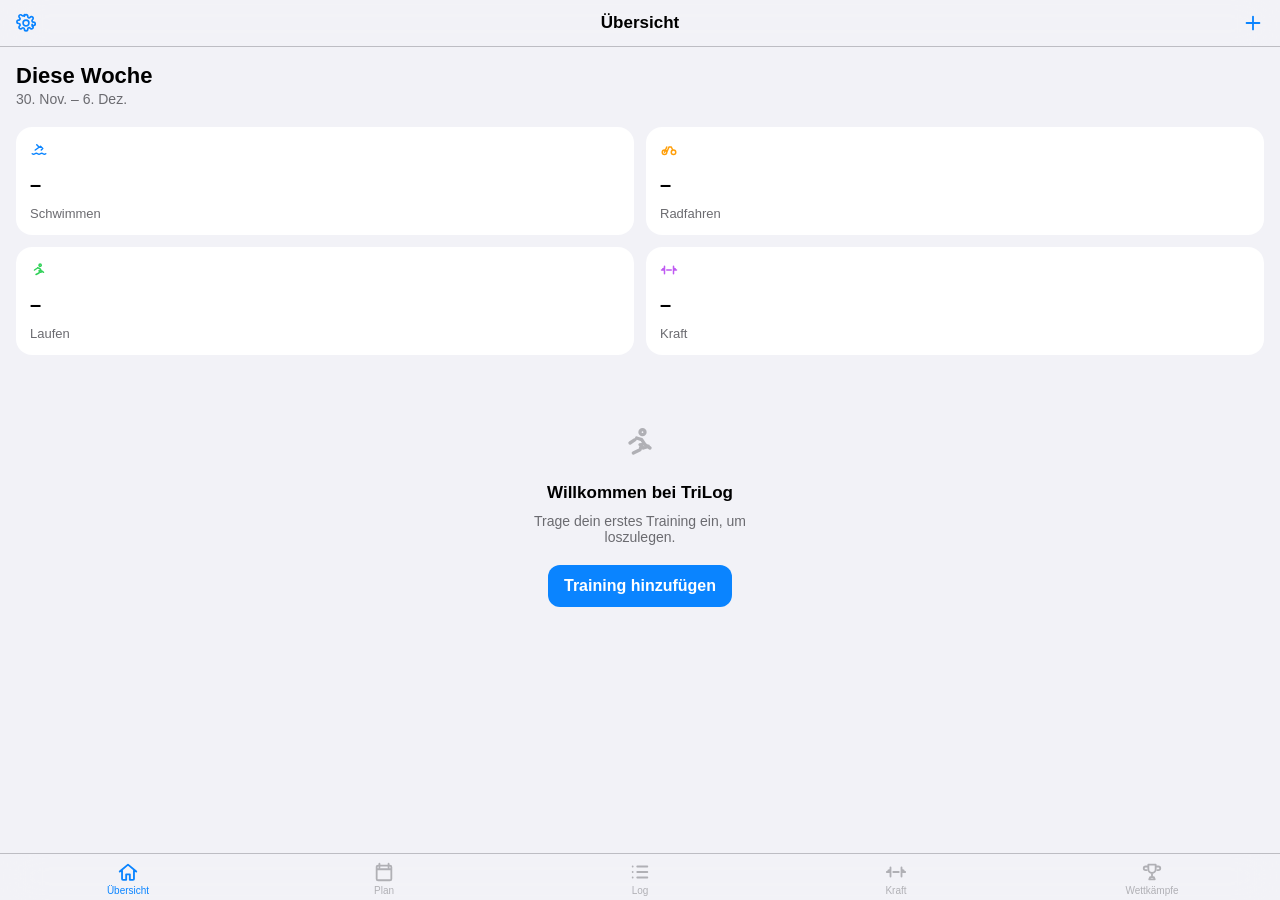
==== docs/index.html @ 4a2d1147 "Add TriLog as installable web app (PWA) Lets the app be installed on iPhone via Safari "Add to Home " ====
<!doctype html>
<html lang="de">
<head>
  <meta charset="utf-8">
  <meta name="viewport" content="width=device-width, initial-scale=1, viewport-fit=cover, maximum-scale=1">
  <title>TriLog</title>
  <meta name="description" content="Trainings-Tracker für Triathlon und Kraftsport">
  <link rel="manifest" href="manifest.json">
  <meta name="theme-color" content="#000000">
  <meta name="apple-mobile-web-app-capable" content="yes">
  <meta name="apple-mobile-web-app-status-bar-style" content="black-translucent">
  <meta name="apple-mobile-web-app-title" content="TriLog">
  <link rel="apple-touch-icon" href="icons/icon-180.png">
  <link rel="icon" href="icons/icon-192.png">
  <link rel="stylesheet" href="css/styles.css">
</head>
<body>
  <div id="app">
    <section class="page" id="page-dashboard"></section>
    <section class="page" id="page-plan"></section>
    <section class="page" id="page-log"></section>
    <section class="page" id="page-strength"></section>
    <section class="page" id="page-competitions"></section>

    <nav class="tabbar" id="tabbar">
      <button class="tab-item active" data-page="dashboard"></button>
      <button class="tab-item" data-page="plan"></button>
      <button class="tab-item" data-page="log"></button>
      <button class="tab-item" data-page="strength"></button>
      <button class="tab-item" data-page="competitions"></button>
    </nav>
  </div>

  <div id="overlays"></div>

  <script type="module" src="js/app.js"></script>
</body>
</html>
---- docs/css/styles.css ----
:root {
  --bg: #F2F2F7;
  --bg-elevated: #FFFFFF;
  --bg-card: #FFFFFF;
  --text: #000000;
  --text-secondary: #6B6B70;
  --text-tertiary: #B0B0B5;
  --separator: rgba(60, 60, 67, 0.29);
  --accent: #0A84FF;
  --accent-wash: rgba(10, 132, 255, 0.12);
  --destructive: #FF3B30;
  --control-bg: #E9E9EB;
  --safe-bottom: env(safe-area-inset-bottom, 0px);
  --safe-top: env(safe-area-inset-top, 0px);
}

html[data-theme="dark"] {
  --bg: #000000;
  --bg-elevated: #1C1C1E;
  --bg-card: #1C1C1E;
  --text: #FFFFFF;
  --text-secondary: #98989F;
  --text-tertiary: #636366;
  --separator: rgba(84, 84, 88, 0.6);
  --accent: #0A84FF;
  --accent-wash: rgba(10, 132, 255, 0.18);
  --control-bg: #2C2C2E;
}

@media (prefers-color-scheme: dark) {
  html:not([data-theme="light"]):not([data-theme="dark"]) {
    --bg: #000000;
    --bg-elevated: #1C1C1E;
    --bg-card: #1C1C1E;
    --text: #FFFFFF;
    --text-secondary: #98989F;
    --text-tertiary: #636366;
    --separator: rgba(84, 84, 88, 0.6);
    --accent: #0A84FF;
    --accent-wash: rgba(10, 132, 255, 0.18);
    --control-bg: #2C2C2E;
  }
}

* { box-sizing: border-box; -webkit-tap-highlight-color: transparent; }

html, body {
  margin: 0;
  padding: 0;
  background: var(--bg);
  color: var(--text);
  font-family: -apple-system, BlinkMacSystemFont, "SF Pro Text", "Segoe UI", Roboto, sans-serif;
  height: 100%;
  overscroll-behavior-y: none;
}

body {
  display: flex;
  flex-direction: column;
}

a { color: inherit; text-decoration: none; }
button { font-family: inherit; }

/* ---------- App shell ---------- */

#app {
  display: flex;
  flex-direction: column;
  height: 100dvh;
}

.page {
  flex: 1;
  overflow-y: auto;
  -webkit-overflow-scrolling: touch;
  display: none;
  padding-bottom: calc(24px + var(--safe-bottom));
}

.page.active { display: block; }

.navbar {
  position: sticky;
  top: 0;
  z-index: 10;
  padding-top: var(--safe-top);
  background: color-mix(in srgb, var(--bg) 85%, transparent);
  backdrop-filter: blur(20px);
  -webkit-backdrop-filter: blur(20px);
  border-bottom: 0.5px solid var(--separator);
}

.navbar-row {
  display: flex;
  align-items: center;
  justify-content: space-between;
  min-height: 44px;
  padding: 6px 12px;
}

.navbar-title {
  font-size: 17px;
  font-weight: 600;
  position: absolute;
  left: 50%;
  transform: translateX(-50%);
  pointer-events: none;
}

.navbar-large-title {
  font-size: 34px;
  font-weight: 700;
  padding: 4px 16px 10px;
}

.navbar-btn {
  background: none;
  border: none;
  color: var(--accent);
  font-size: 17px;
  padding: 6px 4px;
  display: flex;
  align-items: center;
  gap: 4px;
  cursor: pointer;
}

.navbar-btn.bold { font-weight: 600; }
.navbar-btn:disabled { opacity: 0.35; }
.navbar-spacer { width: 1px; }

/* ---------- Tab bar ---------- */

.tabbar {
  display: flex;
  border-top: 0.5px solid var(--separator);
  background: color-mix(in srgb, var(--bg) 85%, transparent);
  backdrop-filter: blur(20px);
  -webkit-backdrop-filter: blur(20px);
  padding-bottom: var(--safe-bottom);
}

.tab-item {
  flex: 1;
  display: flex;
  flex-direction: column;
  align-items: center;
  gap: 2px;
  padding: 7px 0 4px;
  background: none;
  border: none;
  color: var(--text-tertiary);
  font-size: 10px;
  cursor: pointer;
}

.tab-item.active { color: var(--accent); }
.tab-item svg { display: block; }

/* ---------- Content containers ---------- */

.content { padding: 16px; display: flex; flex-direction: column; gap: 20px; }

.section-title {
  font-size: 13px;
  text-transform: uppercase;
  color: var(--text-secondary);
  font-weight: 500;
  padding: 0 16px 6px;
}

.card {
  background: var(--bg-card);
  border-radius: 16px;
  padding: 16px;
}

.list {
  background: var(--bg-card);
  border-radius: 12px;
  overflow: hidden;
}

.list-row {
  display: flex;
  align-items: center;
  gap: 12px;
  padding: 12px 16px;
  border-bottom: 0.5px solid var(--separator);
  cursor: pointer;
}

.list-row:last-child { border-bottom: none; }
.list-row:active { background: var(--control-bg); }

.list-row-main { flex: 1; min-width: 0; }
.list-row-title { font-size: 15px; font-weight: 600; }
.list-row-subtitle { font-size: 13px; color: var(--text-secondary); margin-top: 2px; }
.list-row-trailing { text-align: right; font-size: 13px; color: var(--text-secondary); flex-shrink: 0; }

/* ---------- Grid / stat tiles ---------- */

.stat-grid {
  display: grid;
  grid-template-columns: 1fr 1fr;
  gap: 12px;
}

.stat-tile {
  background: var(--bg-card);
  border-radius: 16px;
  padding: 14px;
  display: flex;
  flex-direction: column;
  gap: 10px;
}

.stat-tile-value { font-size: 20px; font-weight: 700; }
.stat-tile-label { font-size: 13px; color: var(--text-secondary); }

.hero-card {
  background: var(--accent-wash);
  border-radius: 16px;
  padding: 18px;
}

.hero-card .label { font-size: 15px; color: var(--text-secondary); }
.hero-card .value { font-size: 34px; font-weight: 700; margin-top: 4px; }

/* ---------- Sport badge ---------- */

.sport-badge {
  display: flex;
  align-items: center;
  gap: 8px;
}

.sport-badge-icon {
  width: 36px;
  height: 36px;
  border-radius: 999px;
  display: flex;
  align-items: center;
  justify-content: center;
  flex-shrink: 0;
}

/* ---------- Buttons ---------- */

.btn {
  border: none;
  border-radius: 12px;
  padding: 12px 16px;
  font-size: 16px;
  font-weight: 600;
  cursor: pointer;
  display: inline-flex;
  align-items: center;
  justify-content: center;
  gap: 6px;
}

.btn-primary { background: var(--accent); color: #fff; }
.btn-secondary { background: var(--control-bg); color: var(--accent); }
.btn-destructive { background: var(--control-bg); color: var(--destructive); }
.btn-block { width: 100%; }
.btn-plain { background: none; color: var(--accent); font-size: 15px; font-weight: 400; padding: 4px; }

.icon-btn {
  background: none;
  border: none;
  color: var(--accent);
  padding: 6px;
  display: flex;
  cursor: pointer;
}

.fab-plus {
  background: none;
  border: none;
  color: var(--accent);
  cursor: pointer;
  padding: 4px 6px;
}

/* ---------- Empty state ---------- */

.empty-state {
  display: flex;
  flex-direction: column;
  align-items: center;
  text-align: center;
  gap: 10px;
  padding: 48px 32px;
  color: var(--text-secondary);
}

.empty-state svg { color: var(--text-tertiary); margin-bottom: 6px; }
.empty-state h3 { margin: 0; font-size: 17px; color: var(--text); }
.empty-state p { margin: 0; font-size: 14px; max-width: 280px; }

/* ---------- Forms ---------- */

.form-section { display: flex; flex-direction: column; gap: 0; }
.form-section + .form-section { margin-top: 20px; }

.form-group {
  background: var(--bg-card);
  border-radius: 12px;
  overflow: hidden;
}

.form-row {
  display: flex;
  align-items: center;
  gap: 10px;
  padding: 11px 16px;
  border-bottom: 0.5px solid var(--separator);
  min-height: 24px;
}

.form-row:last-child { border-bottom: none; }
.form-row label.form-label { flex-shrink: 0; font-size: 16px; }
.form-row-vertical { flex-direction: column; align-items: stretch; gap: 8px; }

input[type="text"], input[type="number"], input[type="date"], input[type="time"],
input[type="datetime-local"], textarea, select {
  border: none;
  background: none;
  color: var(--text);
  font-size: 16px;
  font-family: inherit;
  flex: 1;
  min-width: 0;
  text-align: right;
  outline: none;
}

.form-row textarea { text-align: left; resize: vertical; min-height: 60px; width: 100%; }
.form-row.align-left input { text-align: left; }
input::placeholder, textarea::placeholder { color: var(--text-tertiary); }

input[type="range"] { flex: 1; accent-color: var(--accent); }

select { -webkit-appearance: none; appearance: none; text-align: right; direction: rtl; }

.unit-suffix { color: var(--text-secondary); font-size: 15px; flex-shrink: 0; }

.toggle {
  position: relative;
  width: 51px;
  height: 31px;
  flex-shrink: 0;
  appearance: none;
  background: var(--control-bg);
  border-radius: 999px;
  cursor: pointer;
  transition: background 0.2s;
}

.toggle:checked { background: #30D158; }

.toggle::before {
  content: "";
  position: absolute;
  top: 2px; left: 2px;
  width: 27px; height: 27px;
  background: #fff;
  border-radius: 999px;
  box-shadow: 0 1px 3px rgba(0,0,0,0.3);
  transition: transform 0.2s;
}

.toggle:checked::before { transform: translateX(20px); }

.sport-picker { display: flex; gap: 10px; padding: 10px 12px; }
.sport-picker-item {
  flex: 1;
  display: flex;
  flex-direction: column;
  align-items: center;
  gap: 6px;
  padding: 10px 4px;
  border-radius: 12px;
  background: var(--control-bg);
  color: var(--text-secondary);
  border: none;
  font-size: 11px;
  cursor: pointer;
}

.sport-picker-item.active { background: var(--tint-wash, var(--accent-wash)); color: var(--tint, var(--accent)); }

.duration-field { display: flex; align-items: center; gap: 4px; }
.duration-field input { width: 36px; text-align: center; flex: none; }
.duration-field span { color: var(--text-secondary); }

/* ---------- Exercise cards (Kraft) ---------- */

.exercise-card {
  background: var(--bg-card);
  border-radius: 16px;
  padding: 14px;
  display: flex;
  flex-direction: column;
  gap: 10px;
}

.exercise-card-header { display: flex; align-items: center; gap: 8px; }
.exercise-card-header input { text-align: left; font-size: 16px; font-weight: 600; }

.sets-table { display: flex; flex-direction: column; gap: 8px; }
.sets-header { display: flex; gap: 8px; font-size: 12px; color: var(--text-secondary); padding: 0 2px; }
.sets-header span { flex: 1; }
.sets-header .idx-spacer { width: 26px; flex: none; }
.sets-header .menu-spacer { width: 28px; flex: none; }

.set-row { display: flex; align-items: center; gap: 8px; }
.set-index {
  width: 26px; height: 26px; border-radius: 999px;
  border: 1px solid var(--text-tertiary);
  display: flex; align-items: center; justify-content: center;
  font-size: 12px; font-weight: 600; flex: none;
}

.set-row input { flex: 1; text-align: left; font-weight: 600; background: var(--control-bg); border-radius: 8px; padding: 6px 8px; }
.set-row input.carried-over { opacity: 0.4; }

.kebab-menu { position: relative; flex: none; }
.kebab-btn { background: none; border: none; color: var(--text-secondary); padding: 4px; cursor: pointer; display: flex; }

.menu-popover {
  position: absolute;
  right: 0;
  top: 32px;
  background: var(--bg-elevated);
  border-radius: 12px;
  box-shadow: 0 4px 24px rgba(0,0,0,0.25);
  min-width: 200px;
  z-index: 30;
  overflow: hidden;
  display: none;
}

.menu-popover.open { display: block; }

.menu-popover button {
  display: flex;
  align-items: center;
  gap: 10px;
  width: 100%;
  padding: 11px 14px;
  background: none;
  border: none;
  border-bottom: 0.5px solid var(--separator);
  color: var(--accent);
  font-size: 15px;
  text-align: left;
  cursor: pointer;
}

.menu-popover button:last-child { border-bottom: none; }
.menu-popover button.destructive { color: var(--destructive); }

.last-performance { font-size: 12px; color: var(--text-secondary); }

/* ---------- Weekday rows (Kraft Wochenplan) ---------- */

.weekday-row {
  display: flex;
  align-items: center;
  gap: 10px;
  padding: 12px 16px;
  border-bottom: 0.5px solid var(--separator);
  cursor: pointer;
}

.weekday-row:last-child { border-bottom: none; }
.weekday-label { width: 28px; font-weight: 600; font-size: 14px; }
.weekday-row .routine-name { flex: 1; }
.weekday-row .placeholder { color: var(--text-tertiary); flex: 1; }

.start-btn {
  background: var(--control-bg);
  color: var(--accent);
  border: none;
  border-radius: 8px;
  padding: 6px 10px;
  font-size: 12px;
  cursor: pointer;
}

/* ---------- Modals / sheets ---------- */

.modal-backdrop {
  position: fixed;
  inset: 0;
  background: rgba(0,0,0,0.4);
  z-index: 100;
  display: none;
}

.modal-backdrop.open { display: block; }

.modal-sheet {
  position: fixed;
  left: 0; right: 0; bottom: 0;
  top: 40px;
  background: var(--bg);
  border-radius: 14px 14px 0 0;
  z-index: 101;
  display: flex;
  flex-direction: column;
  transform: translateY(100%);
  transition: transform 0.28s ease-out;
  overflow: hidden;
}

.modal-backdrop.open .modal-sheet { transform: translateY(0); }

.modal-body {
  flex: 1;
  overflow-y: auto;
  -webkit-overflow-scrolling: touch;
  padding: 16px 16px calc(24px + var(--safe-bottom));
}

.modal-body .content { padding: 0; }

/* ---------- Small popover menu (e.g. plus button) ---------- */

.action-menu {
  position: fixed;
  background: var(--bg-elevated);
  border-radius: 12px;
  box-shadow: 0 4px 24px rgba(0,0,0,0.25);
  min-width: 240px;
  z-index: 120;
  overflow: hidden;
}

.action-menu button {
  display: flex;
  align-items: center;
  gap: 10px;
  width: 100%;
  padding: 12px 14px;
  background: none;
  border: none;
  border-bottom: 0.5px solid var(--separator);
  color: var(--accent);
  font-size: 15px;
  text-align: left;
  cursor: pointer;
}

.action-menu button:last-child { border-bottom: none; }
.action-menu button.destructive { color: var(--destructive); }

.scrim {
  position: fixed;
  inset: 0;
  z-index: 110;
  display: none;
}

.scrim.open { display: block; }

/* ---------- Misc ---------- */

.divider { height: 0.5px; background: var(--separator); }
.text-secondary { color: var(--text-secondary); }
.month-nav { display: flex; align-items: center; gap: 16px; }
.month-nav button { background: none; border: none; color: var(--accent); padding: 4px; cursor: pointer; }
.month-nav button:disabled { opacity: 0.3; }

.plan-preview { padding: 16px; display: flex; flex-direction: column; gap: 12px; align-items: center; }
.plan-preview img, .plan-preview embed { width: 100%; max-height: 70vh; border-radius: 12px; }
.plan-empty-actions { display: flex; flex-direction: column; gap: 10px; width: 100%; max-width: 280px; margin-top: 8px; }

.toast {
  position: fixed;
  bottom: calc(90px + var(--safe-bottom));
  left: 50%;
  transform: translateX(-50%);
  background: rgba(30,30,32,0.92);
  color: #fff;
  padding: 10px 18px;
  border-radius: 999px;
  font-size: 14px;
  z-index: 200;
  opacity: 0;
  transition: opacity 0.2s;
  pointer-events: none;
}

.toast.show { opacity: 1; }

.radio-list { display: flex; flex-direction: column; }
.radio-row { display: flex; align-items: center; justify-content: space-between; padding: 11px 16px; border-bottom: 0.5px solid var(--separator); cursor: pointer; }
.radio-row:last-child { border-bottom: none; }
.radio-check { color: var(--accent); visibility: hidden; }
.radio-row.selected .radio-check { visibility: visible; }

.confirm-dialog {
  position: fixed;
  left: 50%; bottom: calc(16px + var(--safe-bottom));
  transform: translateX(-50%);
  width: calc(100% - 32px);
  max-width: 420px;
  z-index: 150;
  display: none;
  flex-direction: column;
  gap: 8px;
}

.confirm-dialog.open { display: flex; }

.confirm-dialog .group {
  background: var(--bg-elevated);
  border-radius: 14px;
  overflow: hidden;
}

.confirm-dialog button {
  width: 100%;
  padding: 16px;
  background: none;
  border: none;
  border-bottom: 0.5px solid var(--separator);
  color: var(--accent);
  font-size: 17px;
  font-weight: 600;
  cursor: pointer;
}

.confirm-dialog button:last-child { border-bottom: none; }
.confirm-dialog button.destructive { color: var(--destructive); }
.confirm-dialog .cancel-group button { font-weight: 400; }
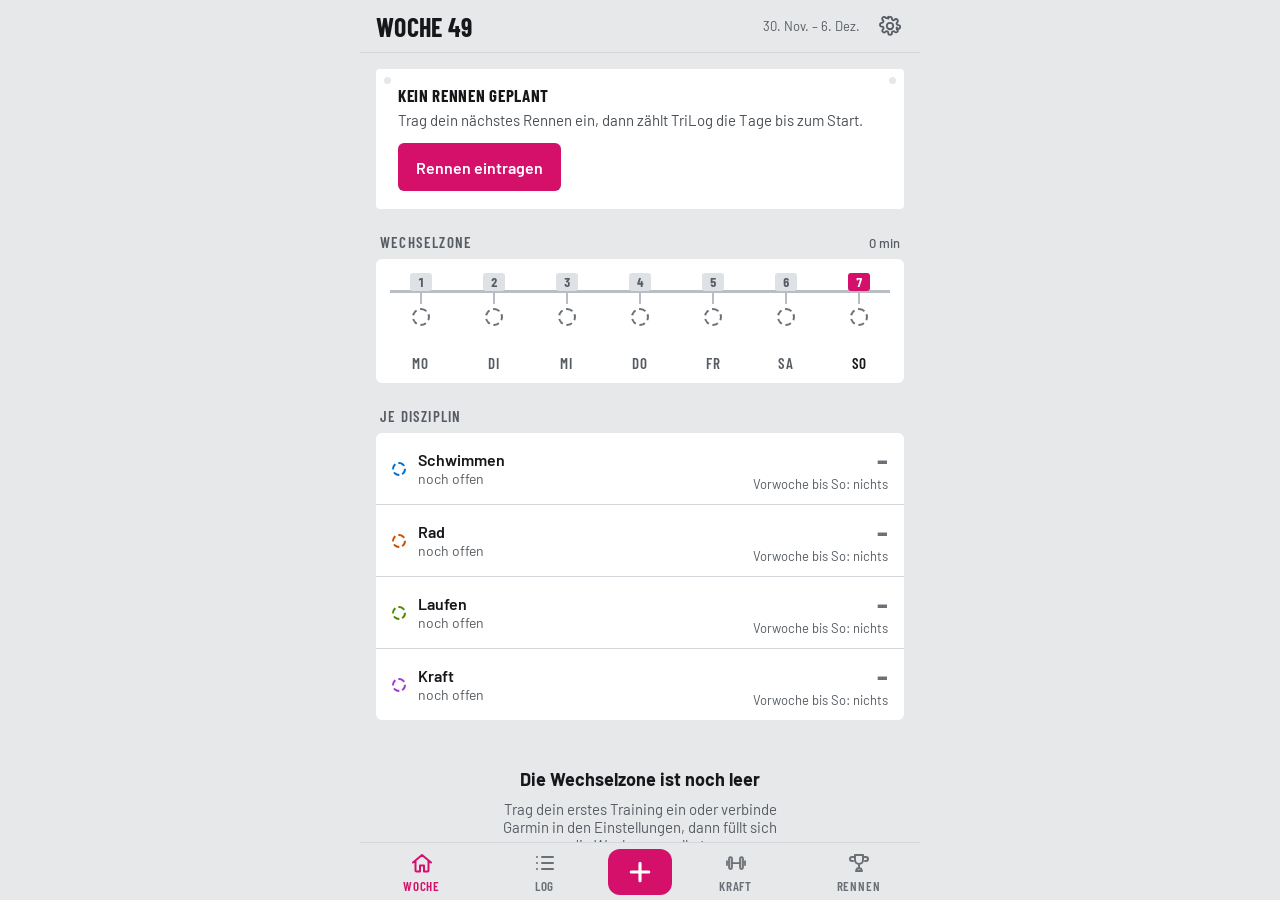
==== commit 45c62282: "Redesign PWA as "Wechselzone": race countdown, week rack, consistent UI - New visual system: dark ru" ====
--- a/docs/index.html
+++ b/docs/index.html
@@ -2,16 +2,19 @@
 <html lang="de">
 <head>
   <meta charset="utf-8">
-  <meta name="viewport" content="width=device-width, initial-scale=1, viewport-fit=cover, maximum-scale=1">
+  <meta name="viewport" content="width=device-width, initial-scale=1, viewport-fit=cover">
   <title>TriLog</title>
   <meta name="description" content="Trainings-Tracker für Triathlon und Kraftsport">
   <link rel="manifest" href="manifest.json">
-  <meta name="theme-color" content="#000000">
+  <meta name="theme-color" content="#111315">
   <meta name="apple-mobile-web-app-capable" content="yes">
   <meta name="apple-mobile-web-app-status-bar-style" content="black-translucent">
   <meta name="apple-mobile-web-app-title" content="TriLog">
   <link rel="apple-touch-icon" href="icons/icon-180.png">
   <link rel="icon" href="icons/icon-192.png">
+  <link rel="preconnect" href="https://fonts.googleapis.com">
+  <link rel="preconnect" href="https://fonts.gstatic.com" crossorigin>
+  <link rel="stylesheet" href="https://fonts.googleapis.com/css2?family=Barlow+Condensed:wght@600;700;800&family=Barlow:wght@400;500;600&display=swap">
   <link rel="stylesheet" href="css/styles.css">
 </head>
 <body>
@@ -22,13 +25,7 @@
     <section class="page" id="page-strength"></section>
     <section class="page" id="page-competitions"></section>
 
-    <nav class="tabbar" id="tabbar">
-      <button class="tab-item active" data-page="dashboard"></button>
-      <button class="tab-item" data-page="plan"></button>
-      <button class="tab-item" data-page="log"></button>
-      <button class="tab-item" data-page="strength"></button>
-      <button class="tab-item" data-page="competitions"></button>
-    </nav>
+    <nav class="tabbar" id="tabbar" aria-label="Hauptnavigation"></nav>
   </div>
 
   <div id="overlays"></div>
--- a/docs/css/styles.css
+++ b/docs/css/styles.css
@@ -1,44 +1,80 @@
+/* Wechselzone: dunkler Gummimatten-Grund, Sportfarben wie Badekappen, Renn-Pink nur für Rennen, heute und Hauptaktion */
 :root {
-  --bg: #F2F2F7;
+  --bg: #111315;
+  --bg-elevated: #24282C;
+  --bg-card: #1B1E21;
+  --text: #F2F1EC;
+  --text-secondary: #A3A9AF;
+  --text-tertiary: #80878E;
+  --separator: #2E3338;
+  --rail: #3A4046;
+  --accent: #FF2E88;
+  --on-accent: #111315;
+  --accent-wash: rgba(255, 46, 136, 0.14);
+  --destructive: #FF5A4E;
+  --positive: #B4F000;
+  --control-bg: #2A2E33;
+  --bib: #F4F5F6;
+  --bib-ink: #15171A;
+  --bib-ink-secondary: #4A4F55;
+  --swim: #1FA2FF;
+  --bike: #FF7A1A;
+  --run: #B4F000;
+  --strength: #D45CFF;
+  --font-text: "Barlow", -apple-system, BlinkMacSystemFont, "Segoe UI", Roboto, sans-serif;
+  --font-figure: "Barlow Condensed", "Arial Narrow", "Roboto Condensed", sans-serif;
+  --radius: 6px;
+  --safe-bottom: env(safe-area-inset-bottom, 0px);
+  --safe-top: env(safe-area-inset-top, 0px);
+  color-scheme: dark;
+}
+
+/* Tageslicht-Variante: gleiche Welt, helle Matte, dunklere Kappenfarben für Kontrast */
+html[data-theme="light"] {
+  --bg: #E6E8EA;
   --bg-elevated: #FFFFFF;
   --bg-card: #FFFFFF;
-  --text: #000000;
-  --text-secondary: #6B6B70;
-  --text-tertiary: #B0B0B5;
-  --separator: rgba(60, 60, 67, 0.29);
-  --accent: #0A84FF;
-  --accent-wash: rgba(10, 132, 255, 0.12);
-  --destructive: #FF3B30;
-  --control-bg: #E9E9EB;
-  --safe-bottom: env(safe-area-inset-bottom, 0px);
-  --safe-top: env(safe-area-inset-top, 0px);
-}
-
-html[data-theme="dark"] {
-  --bg: #000000;
-  --bg-elevated: #1C1C1E;
-  --bg-card: #1C1C1E;
-  --text: #FFFFFF;
-  --text-secondary: #98989F;
-  --text-tertiary: #636366;
-  --separator: rgba(84, 84, 88, 0.6);
-  --accent: #0A84FF;
-  --accent-wash: rgba(10, 132, 255, 0.18);
-  --control-bg: #2C2C2E;
-}
-
-@media (prefers-color-scheme: dark) {
+  --text: #15171A;
+  --text-secondary: #565C62;
+  --text-tertiary: #6A7076;
+  --separator: #D3D7DB;
+  --rail: #B9BEC4;
+  --accent: #D4106A;
+  --on-accent: #FFFFFF;
+  --accent-wash: rgba(212, 16, 106, 0.1);
+  --destructive: #C8261B;
+  --positive: #3F7A00;
+  --control-bg: #DEE1E5;
+  --bib: #FFFFFF;
+  --swim: #0070D1;
+  --bike: #C95200;
+  --run: #4C8A00;
+  --strength: #A436D1;
+  color-scheme: light;
+}
+
+@media (prefers-color-scheme: light) {
   html:not([data-theme="light"]):not([data-theme="dark"]) {
-    --bg: #000000;
-    --bg-elevated: #1C1C1E;
-    --bg-card: #1C1C1E;
-    --text: #FFFFFF;
-    --text-secondary: #98989F;
-    --text-tertiary: #636366;
-    --separator: rgba(84, 84, 88, 0.6);
-    --accent: #0A84FF;
-    --accent-wash: rgba(10, 132, 255, 0.18);
-    --control-bg: #2C2C2E;
+    --bg: #E6E8EA;
+    --bg-elevated: #FFFFFF;
+    --bg-card: #FFFFFF;
+    --text: #15171A;
+    --text-secondary: #565C62;
+    --text-tertiary: #6A7076;
+    --separator: #D3D7DB;
+    --rail: #B9BEC4;
+    --accent: #D4106A;
+    --on-accent: #FFFFFF;
+    --accent-wash: rgba(212, 16, 106, 0.1);
+    --destructive: #C8261B;
+    --positive: #3F7A00;
+    --control-bg: #DEE1E5;
+    --bib: #FFFFFF;
+    --swim: #0070D1;
+    --bike: #C95200;
+    --run: #4C8A00;
+    --strength: #A436D1;
+    color-scheme: light;
   }
 }
 
@@ -49,34 +85,39 @@
   padding: 0;
   background: var(--bg);
   color: var(--text);
-  font-family: -apple-system, BlinkMacSystemFont, "SF Pro Text", "Segoe UI", Roboto, sans-serif;
+  font-family: var(--font-text);
+  font-size: 16px;
   height: 100%;
   overscroll-behavior-y: none;
 }
 
-body {
-  display: flex;
-  flex-direction: column;
-}
+body { display: flex; flex-direction: column; }
+
+::selection { background: var(--accent); color: var(--on-accent); }
 
 a { color: inherit; text-decoration: none; }
-button { font-family: inherit; }
+button { font-family: inherit; color: inherit; }
+
+:focus-visible { outline: 2px solid var(--accent); outline-offset: 2px; border-radius: 4px; }
+
+.figure { font-family: var(--font-figure); font-variant-numeric: tabular-nums; }
 
 /* ---------- App shell ---------- */
 
-#app {
-  display: flex;
-  flex-direction: column;
-  height: 100dvh;
-}
+#app { display: flex; flex-direction: column; height: 100dvh; width: 100%; max-width: 560px; margin: 0 auto; }
 
 .page {
   flex: 1;
   overflow-y: auto;
   -webkit-overflow-scrolling: touch;
   display: none;
-  padding-bottom: calc(24px + var(--safe-bottom));
-}
+  padding-bottom: 32px;
+  position: relative;
+  scrollbar-color: var(--rail) transparent;
+  scrollbar-width: thin;
+}
+
+.modal-body { scrollbar-color: var(--rail) transparent; scrollbar-width: thin; }
 
 .page.active { display: block; }
 
@@ -85,59 +126,68 @@
   top: 0;
   z-index: 10;
   padding-top: var(--safe-top);
-  background: color-mix(in srgb, var(--bg) 85%, transparent);
-  backdrop-filter: blur(20px);
-  -webkit-backdrop-filter: blur(20px);
-  border-bottom: 0.5px solid var(--separator);
+  background: var(--bg);
+  border-bottom: 1px solid var(--separator);
 }
 
 .navbar-row {
   display: flex;
   align-items: center;
-  justify-content: space-between;
-  min-height: 44px;
-  padding: 6px 12px;
+  gap: 8px;
+  min-height: 52px;
+  padding: 4px 8px 4px 16px;
 }
 
 .navbar-title {
-  font-size: 17px;
-  font-weight: 600;
-  position: absolute;
-  left: 50%;
-  transform: translateX(-50%);
-  pointer-events: none;
-}
-
-.navbar-large-title {
-  font-size: 34px;
+  flex: 1;
+  min-width: 0;
+  font-family: var(--font-figure);
+  font-size: 26px;
   font-weight: 700;
-  padding: 4px 16px 10px;
-}
+  letter-spacing: 0.01em;
+  text-transform: uppercase;
+  white-space: nowrap;
+  overflow: hidden;
+  text-overflow: ellipsis;
+}
+
+.navbar-subtitle {
+  font-size: 13px;
+  color: var(--text-secondary);
+  white-space: nowrap;
+}
+
+/* In Sheets sitzt der Titel zwischen zwei Textbuttons: zentriert, kleiner, gekürzt statt überlappend */
+.modal-sheet .navbar-row { padding: 4px 8px; }
+.modal-sheet .navbar-title { font-size: 20px; text-align: center; }
 
 .navbar-btn {
   background: none;
   border: none;
   color: var(--accent);
   font-size: 17px;
-  padding: 6px 4px;
-  display: flex;
-  align-items: center;
+  min-width: 44px;
+  min-height: 44px;
+  padding: 0 8px;
+  display: flex;
+  align-items: center;
+  justify-content: center;
   gap: 4px;
   cursor: pointer;
+  flex-shrink: 0;
 }
 
 .navbar-btn.bold { font-weight: 600; }
-.navbar-btn:disabled { opacity: 0.35; }
-.navbar-spacer { width: 1px; }
+.navbar-btn:disabled { opacity: 0.4; }
+.navbar-btn.quiet { color: var(--text-secondary); }
+.navbar-spacer { width: 1px; flex-shrink: 0; }
 
 /* ---------- Tab bar ---------- */
 
 .tabbar {
   display: flex;
-  border-top: 0.5px solid var(--separator);
-  background: color-mix(in srgb, var(--bg) 85%, transparent);
-  backdrop-filter: blur(20px);
-  -webkit-backdrop-filter: blur(20px);
+  border-top: 1px solid var(--separator);
+  background: var(--bg);
   padding-bottom: var(--safe-bottom);
 }
 
@@ -146,39 +196,71 @@
   display: flex;
   flex-direction: column;
   align-items: center;
-  gap: 2px;
-  padding: 7px 0 4px;
+  gap: 3px;
+  padding: 8px 0 6px;
+  min-height: 52px;
   background: none;
   border: none;
   color: var(--text-tertiary);
-  font-size: 10px;
+  font-family: var(--font-figure);
+  font-size: 13px;
+  font-weight: 600;
+  letter-spacing: 0.06em;
+  text-transform: uppercase;
   cursor: pointer;
 }
 
 .tab-item.active { color: var(--accent); }
 .tab-item svg { display: block; }
 
+/* ---------- Hauptaktion in der Tab-Leiste: immer am selben Ort, im Daumenbereich, verdeckt nie Inhalt ---------- */
+
+.tab-primary {
+  flex: 0 0 64px;
+  align-self: center;
+  height: 46px;
+  margin: 4px 2px;
+  border-radius: 12px;
+  border: none;
+  background: var(--accent);
+  color: var(--on-accent);
+  display: flex;
+  align-items: center;
+  justify-content: center;
+  cursor: pointer;
+}
+
+.tab-primary:active { transform: scale(0.96); }
+
 /* ---------- Content containers ---------- */
 
-.content { padding: 16px; display: flex; flex-direction: column; gap: 20px; }
+.content { padding: 16px; display: flex; flex-direction: column; gap: 24px; }
 
 .section-title {
-  font-size: 13px;
+  font-family: var(--font-figure);
+  font-size: 15px;
+  font-weight: 600;
+  letter-spacing: 0.08em;
   text-transform: uppercase;
   color: var(--text-secondary);
-  font-weight: 500;
-  padding: 0 16px 6px;
-}
+  padding: 0 4px 8px;
+  display: flex;
+  justify-content: space-between;
+  align-items: baseline;
+  gap: 12px;
+}
+
+.section-title .aside { font-family: var(--font-text); font-size: 13px; letter-spacing: 0; text-transform: none; font-weight: 500; }
 
 .card {
   background: var(--bg-card);
-  border-radius: 16px;
+  border-radius: var(--radius);
   padding: 16px;
 }
 
 .list {
   background: var(--bg-card);
-  border-radius: 12px;
+  border-radius: var(--radius);
   overflow: hidden;
 }
 
@@ -187,7 +269,8 @@
   align-items: center;
   gap: 12px;
   padding: 12px 16px;
-  border-bottom: 0.5px solid var(--separator);
+  min-height: 56px;
+  border-bottom: 1px solid var(--separator);
   cursor: pointer;
 }
 
@@ -195,50 +278,220 @@
 .list-row:active { background: var(--control-bg); }
 
 .list-row-main { flex: 1; min-width: 0; }
-.list-row-title { font-size: 15px; font-weight: 600; }
-.list-row-subtitle { font-size: 13px; color: var(--text-secondary); margin-top: 2px; }
-.list-row-trailing { text-align: right; font-size: 13px; color: var(--text-secondary); flex-shrink: 0; }
-
-/* ---------- Grid / stat tiles ---------- */
-
-.stat-grid {
+.list-row-title { font-size: 16px; font-weight: 600; }
+.list-row-subtitle { font-size: 14px; color: var(--text-secondary); margin-top: 2px; }
+.list-row-trailing { text-align: right; font-size: 14px; color: var(--text-secondary); flex-shrink: 0; }
+.list-row-chevron { color: var(--text-tertiary); flex-shrink: 0; display: flex; }
+
+/* ---------- Startnummer (nächstes Rennen) ---------- */
+
+.bib {
+  position: relative;
+  background: var(--bib);
+  color: var(--bib-ink);
+  border-radius: 4px;
+  padding: 16px 22px 0;
+  overflow: hidden;
+  cursor: pointer;
+}
+
+/* Sicherheitsnadel-Löcher in den Ecken */
+.bib::before, .bib::after {
+  content: "";
+  position: absolute;
+  top: 8px;
+  width: 7px;
+  height: 7px;
+  border-radius: 50%;
+  background: var(--bg);
+}
+.bib::before { left: 8px; }
+.bib::after { right: 8px; }
+
+.bib-head {
+  display: flex;
+  justify-content: space-between;
+  gap: 12px;
+  font-family: var(--font-figure);
+  font-size: 17px;
+  font-weight: 700;
+  letter-spacing: 0.04em;
+  text-transform: uppercase;
+}
+
+.bib-head span:first-child { overflow: hidden; text-overflow: ellipsis; white-space: nowrap; }
+
+.bib-number {
+  display: flex;
+  align-items: baseline;
+  gap: 10px;
+  margin: 2px 0 10px;
+}
+
+.bib-number .n {
+  font-family: var(--font-figure);
+  font-size: 96px;
+  font-weight: 800;
+  line-height: 0.86;
+  letter-spacing: -0.02em;
+}
+
+.bib-number .u {
+  font-family: var(--font-figure);
+  font-size: 24px;
+  font-weight: 800;
+  text-transform: uppercase;
+}
+
+.bib-band {
+  margin: 0 -22px;
+  padding: 9px 22px;
+  background: var(--accent);
+  color: var(--on-accent);
+  display: flex;
+  justify-content: space-between;
+  gap: 12px;
+  font-size: 14px;
+  font-weight: 600;
+}
+
+.bib.empty, .bib.static, .result.static { cursor: default; }
+.bib.empty { padding-bottom: 18px; }
+.bib.empty p { margin: 6px 0 14px; font-size: 15px; color: var(--bib-ink-secondary); }
+
+/* ---------- Wochen-Rack ---------- */
+
+.rack {
+  background: var(--bg-card);
+  border-radius: var(--radius);
+  padding: 14px 8px 10px;
+}
+
+/* Die Stange läuft als Hintergrund durch alle Plätze; jeder Platz trägt seine Rack-Nummer darauf */
+.rack-slots {
   display: grid;
-  grid-template-columns: 1fr 1fr;
+  grid-template-columns: repeat(7, 1fr);
+  background: linear-gradient(var(--rail), var(--rail)) no-repeat 6px 17px / calc(100% - 12px) 3px;
+}
+
+.rack-no {
+  font-family: var(--font-figure);
+  font-size: 13px;
+  font-weight: 700;
+  line-height: 18px;
+  min-width: 22px;
+  padding: 0 4px;
+  border-radius: 3px;
+  background: var(--control-bg);
+  color: var(--text-secondary);
+  font-variant-numeric: tabular-nums;
+  position: relative;
+  z-index: 1;
+  margin-bottom: 1px;
+}
+
+.rack-slot.today .rack-no { background: var(--accent); color: var(--on-accent); }
+
+.rack-slot {
+  display: flex;
+  flex-direction: column;
+  align-items: center;
+  min-height: 100px;
+  background: none;
+  border: none;
+  padding: 0;
+  cursor: pointer;
+}
+
+.rack-slot:disabled { cursor: default; }
+
+.rack-hook { width: 2px; height: 12px; background: var(--rail); }
+
+.rack-caps {
+  flex: 1;
+  display: flex;
+  flex-direction: column;
+  align-items: center;
+  justify-content: flex-start;
+  gap: 4px;
+  padding-top: 4px;
+}
+
+.cap { border-radius: 50%; flex-shrink: 0; }
+.cap.empty { border: 2px dashed var(--text-tertiary); }
+.cap.future { width: 10px; height: 10px; border: 2px solid var(--rail); }
+
+.rack-day {
+  font-family: var(--font-figure);
+  font-size: 15px;
+  font-weight: 600;
+  letter-spacing: 0.06em;
+  color: var(--text-secondary);
+  text-transform: uppercase;
+  margin-top: 6px;
+  padding: 1px 6px;
+  border-radius: 3px;
+}
+
+.rack-slot.today .rack-day { color: var(--text); }
+
+/* ---------- Sportzeilen ---------- */
+
+.sport-line {
+  display: grid;
+  grid-template-columns: 14px 1fr auto;
   gap: 12px;
-}
-
-.stat-tile {
+  align-items: center;
+  padding: 12px 16px;
+  min-height: 60px;
+  border-bottom: 1px solid var(--separator);
+}
+
+.sport-line:last-child { border-bottom: none; }
+.sport-line .cap { width: 14px; height: 14px; }
+.sport-line-name { font-size: 16px; font-weight: 600; }
+.sport-line-meta { font-size: 14px; color: var(--text-secondary); margin-top: 1px; }
+.sport-line-value { text-align: right; }
+.sport-line-value .v { font-family: var(--font-figure); font-size: 28px; font-weight: 700; line-height: 1; font-variant-numeric: tabular-nums; }
+.sport-line-value .prev { font-size: 13px; color: var(--text-secondary); margin-top: 3px; }
+.sport-line.idle .v { color: var(--text-tertiary); }
+
+/* ---------- Ergebnis (Rennen) ---------- */
+
+.result {
   background: var(--bg-card);
-  border-radius: 16px;
-  padding: 14px;
-  display: flex;
-  flex-direction: column;
-  gap: 10px;
-}
-
-.stat-tile-value { font-size: 20px; font-weight: 700; }
-.stat-tile-label { font-size: 13px; color: var(--text-secondary); }
-
-.hero-card {
-  background: var(--accent-wash);
-  border-radius: 16px;
-  padding: 18px;
-}
-
-.hero-card .label { font-size: 15px; color: var(--text-secondary); }
-.hero-card .value { font-size: 34px; font-weight: 700; margin-top: 4px; }
+  border-radius: var(--radius);
+  padding: 16px;
+  cursor: pointer;
+}
+
+.result-head { display: flex; justify-content: space-between; gap: 12px; align-items: baseline; }
+.result-name { font-size: 17px; font-weight: 600; }
+.result-date { font-size: 14px; color: var(--text-secondary); white-space: nowrap; }
+.result-time { font-family: var(--font-figure); font-size: 56px; font-weight: 800; line-height: 1; margin: 8px 0 4px; font-variant-numeric: tabular-nums; }
+.result-meta { font-size: 14px; color: var(--text-secondary); }
+
+.splits {
+  display: grid;
+  grid-template-columns: repeat(5, 1fr);
+  margin-top: 14px;
+  border-top: 1px solid var(--separator);
+}
+
+.split { padding: 10px 2px 0; text-align: center; border-right: 1px solid var(--separator); }
+.split:last-child { border-right: none; }
+.split .k { font-family: var(--font-figure); font-size: 14px; font-weight: 600; letter-spacing: 0.06em; text-transform: uppercase; color: var(--text-secondary); display: flex; align-items: center; justify-content: center; gap: 5px; }
+.split .k .cap { width: 8px; height: 8px; }
+.split .t { font-family: var(--font-figure); font-size: 20px; font-weight: 700; margin-top: 2px; font-variant-numeric: tabular-nums; }
+.split .t.missing { color: var(--text-tertiary); }
 
 /* ---------- Sport badge ---------- */
 
-.sport-badge {
-  display: flex;
-  align-items: center;
-  gap: 8px;
-}
+.sport-badge { display: flex; align-items: center; gap: 8px; }
 
 .sport-badge-icon {
-  width: 36px;
-  height: 36px;
+  width: 40px;
+  height: 40px;
   border-radius: 999px;
   display: flex;
   align-items: center;
@@ -250,8 +503,9 @@
 
 .btn {
   border: none;
-  border-radius: 12px;
-  padding: 12px 16px;
+  border-radius: var(--radius);
+  padding: 13px 18px;
+  min-height: 48px;
   font-size: 16px;
   font-weight: 600;
   cursor: pointer;
@@ -261,27 +515,22 @@
   gap: 6px;
 }
 
-.btn-primary { background: var(--accent); color: #fff; }
-.btn-secondary { background: var(--control-bg); color: var(--accent); }
+.btn-primary { background: var(--accent); color: var(--on-accent); }
+.btn-secondary { background: var(--control-bg); color: var(--text); }
 .btn-destructive { background: var(--control-bg); color: var(--destructive); }
 .btn-block { width: 100%; }
-.btn-plain { background: none; color: var(--accent); font-size: 15px; font-weight: 400; padding: 4px; }
+.btn-plain { background: none; border: none; color: var(--accent); font-size: 16px; font-weight: 600; padding: 10px 4px; min-height: 44px; cursor: pointer; }
 
 .icon-btn {
   background: none;
   border: none;
   color: var(--accent);
-  padding: 6px;
-  display: flex;
-  cursor: pointer;
-}
-
-.fab-plus {
-  background: none;
-  border: none;
-  color: var(--accent);
-  cursor: pointer;
-  padding: 4px 6px;
+  min-width: 44px;
+  min-height: 44px;
+  display: flex;
+  align-items: center;
+  justify-content: center;
+  cursor: pointer;
 }
 
 /* ---------- Empty state ---------- */
@@ -297,35 +546,38 @@
 }
 
 .empty-state svg { color: var(--text-tertiary); margin-bottom: 6px; }
-.empty-state h3 { margin: 0; font-size: 17px; color: var(--text); }
-.empty-state p { margin: 0; font-size: 14px; max-width: 280px; }
+.empty-state h3 { margin: 0; font-size: 18px; color: var(--text); }
+.empty-state p { margin: 0; font-size: 15px; max-width: 280px; }
 
 /* ---------- Forms ---------- */
 
 .form-section { display: flex; flex-direction: column; gap: 0; }
-.form-section + .form-section { margin-top: 20px; }
+.form-section + .form-section { margin-top: 24px; }
 
 .form-group {
   background: var(--bg-card);
-  border-radius: 12px;
+  border-radius: var(--radius);
   overflow: hidden;
 }
 
+/* Gruppe in einer Karte (z. B. Einstellungen) bekommt eigenen Grund, sonst verschwinden die Felder */
+.card .form-group { background: var(--control-bg); }
+
 .form-row {
   display: flex;
   align-items: center;
   gap: 10px;
-  padding: 11px 16px;
-  border-bottom: 0.5px solid var(--separator);
-  min-height: 24px;
+  padding: 12px 16px;
+  min-height: 52px;
+  border-bottom: 1px solid var(--separator);
 }
 
 .form-row:last-child { border-bottom: none; }
-.form-row label.form-label { flex-shrink: 0; font-size: 16px; }
+.form-row .form-label { flex: 1; font-size: 16px; }
 .form-row-vertical { flex-direction: column; align-items: stretch; gap: 8px; }
 
 input[type="text"], input[type="number"], input[type="date"], input[type="time"],
-input[type="datetime-local"], textarea, select {
+input[type="datetime-local"], input[type="password"], textarea, select {
   border: none;
   background: none;
   color: var(--text);
@@ -335,15 +587,31 @@
   min-width: 0;
   text-align: right;
   outline: none;
-}
+  caret-color: var(--accent);
+}
+
+input:focus-visible, textarea:focus-visible, select:focus-visible { outline: none; }
+.form-row:focus-within { background: var(--accent-wash); }
 
 .form-row textarea { text-align: left; resize: vertical; min-height: 60px; width: 100%; }
-.form-row.align-left input { text-align: left; }
+.form-row.align-left input, .exercise-card input[type="text"] { text-align: left; }
 input::placeholder, textarea::placeholder { color: var(--text-tertiary); }
 
 input[type="range"] { flex: 1; accent-color: var(--accent); }
 
-select { -webkit-appearance: none; appearance: none; text-align: right; direction: rtl; }
+select {
+  -webkit-appearance: none;
+  appearance: none;
+  text-align: right;
+  text-align-last: right;
+  padding-right: 22px;
+  background-image: url("data:image/svg+xml,%3Csvg xmlns='http://www.w3.org/2000/svg' viewBox='0 0 24 24' fill='none' stroke='%2380878E' stroke-width='2' stroke-linecap='round' stroke-linejoin='round'%3E%3Cpath d='m7 10 5 5 5-5'/%3E%3C/svg%3E");
+  background-repeat: no-repeat;
+  background-position: right center;
+  background-size: 18px;
+}
+
+select option { color: initial; }
 
 .unit-suffix { color: var(--text-secondary); font-size: 15px; flex-shrink: 0; }
 
@@ -357,9 +625,10 @@
   border-radius: 999px;
   cursor: pointer;
   transition: background 0.2s;
-}
-
-.toggle:checked { background: #30D158; }
+  margin: 0;
+}
+
+.toggle:checked { background: var(--accent); }
 
 .toggle::before {
   content: "";
@@ -381,26 +650,28 @@
   flex-direction: column;
   align-items: center;
   gap: 6px;
-  padding: 10px 4px;
-  border-radius: 12px;
+  padding: 12px 4px;
+  min-height: 64px;
+  border-radius: var(--radius);
   background: var(--control-bg);
   color: var(--text-secondary);
-  border: none;
-  font-size: 11px;
-  cursor: pointer;
-}
-
-.sport-picker-item.active { background: var(--tint-wash, var(--accent-wash)); color: var(--tint, var(--accent)); }
+  border: 2px solid transparent;
+  font-size: 14px;
+  font-weight: 600;
+  cursor: pointer;
+}
+
+.sport-picker-item.active { border-color: var(--tint, var(--accent)); color: var(--tint, var(--accent)); }
 
 .duration-field { display: flex; align-items: center; gap: 4px; }
-.duration-field input { width: 36px; text-align: center; flex: none; }
+.duration-field input { width: 40px; text-align: center; flex: none; font-variant-numeric: tabular-nums; }
 .duration-field span { color: var(--text-secondary); }
 
 /* ---------- Exercise cards (Kraft) ---------- */
 
 .exercise-card {
   background: var(--bg-card);
-  border-radius: 16px;
+  border-radius: var(--radius);
   padding: 14px;
   display: flex;
   flex-direction: column;
@@ -408,35 +679,34 @@
 }
 
 .exercise-card-header { display: flex; align-items: center; gap: 8px; }
-.exercise-card-header input { text-align: left; font-size: 16px; font-weight: 600; }
+.exercise-card-header input { text-align: left; font-size: 17px; font-weight: 600; }
 
 .sets-table { display: flex; flex-direction: column; gap: 8px; }
-.sets-header { display: flex; gap: 8px; font-size: 12px; color: var(--text-secondary); padding: 0 2px; }
+.sets-header { display: flex; gap: 8px; font-size: 13px; color: var(--text-secondary); padding: 0 2px; }
 .sets-header span { flex: 1; }
-.sets-header .idx-spacer { width: 26px; flex: none; }
-.sets-header .menu-spacer { width: 28px; flex: none; }
+.sets-header .idx-spacer { width: 28px; flex: none; }
+.sets-header .menu-spacer { width: 44px; flex: none; }
 
 .set-row { display: flex; align-items: center; gap: 8px; }
 .set-index {
-  width: 26px; height: 26px; border-radius: 999px;
-  border: 1px solid var(--text-tertiary);
+  width: 28px; height: 28px; border-radius: 999px;
+  border: 1.5px solid var(--text-tertiary);
   display: flex; align-items: center; justify-content: center;
-  font-size: 12px; font-weight: 600; flex: none;
-}
-
-.set-row input { flex: 1; text-align: left; font-weight: 600; background: var(--control-bg); border-radius: 8px; padding: 6px 8px; }
-.set-row input.carried-over { opacity: 0.4; }
+  font-size: 13px; font-weight: 600; flex: none;
+}
+
+.set-row input { flex: 1; text-align: left; font-weight: 600; background: var(--control-bg); border-radius: var(--radius); padding: 10px; min-height: 44px; }
 
 .kebab-menu { position: relative; flex: none; }
-.kebab-btn { background: none; border: none; color: var(--text-secondary); padding: 4px; cursor: pointer; display: flex; }
+.kebab-btn { background: none; border: none; color: var(--text-secondary); min-width: 44px; min-height: 44px; cursor: pointer; display: flex; align-items: center; justify-content: center; }
 
 .menu-popover {
   position: absolute;
   right: 0;
-  top: 32px;
+  top: 44px;
   background: var(--bg-elevated);
-  border-radius: 12px;
-  box-shadow: 0 4px 24px rgba(0,0,0,0.25);
+  border-radius: var(--radius);
+  box-shadow: 0 8px 28px rgba(0,0,0,0.35);
   min-width: 200px;
   z-index: 30;
   overflow: hidden;
@@ -450,12 +720,13 @@
   align-items: center;
   gap: 10px;
   width: 100%;
-  padding: 11px 14px;
+  padding: 12px 14px;
+  min-height: 48px;
   background: none;
   border: none;
-  border-bottom: 0.5px solid var(--separator);
-  color: var(--accent);
-  font-size: 15px;
+  border-bottom: 1px solid var(--separator);
+  color: var(--text);
+  font-size: 16px;
   text-align: left;
   cursor: pointer;
 }
@@ -463,7 +734,7 @@
 .menu-popover button:last-child { border-bottom: none; }
 .menu-popover button.destructive { color: var(--destructive); }
 
-.last-performance { font-size: 12px; color: var(--text-secondary); }
+.last-performance { font-size: 13px; color: var(--text-secondary); }
 
 /* ---------- Weekday rows (Kraft Wochenplan) ---------- */
 
@@ -472,22 +743,28 @@
   align-items: center;
   gap: 10px;
   padding: 12px 16px;
-  border-bottom: 0.5px solid var(--separator);
+  min-height: 56px;
+  border-bottom: 1px solid var(--separator);
   cursor: pointer;
 }
 
 .weekday-row:last-child { border-bottom: none; }
-.weekday-label { width: 28px; font-weight: 600; font-size: 14px; }
-.weekday-row .routine-name { flex: 1; }
-.weekday-row .placeholder { color: var(--text-tertiary); flex: 1; }
+.weekday-label { width: 32px; font-family: var(--font-figure); font-weight: 700; font-size: 17px; text-transform: uppercase; }
+.weekday-row .routine-name { flex: 1; min-width: 0; }
+.weekday-row .placeholder { color: var(--text-secondary); flex: 1; }
+.weekday-row.today { background: var(--accent-wash); }
+.weekday-row.today .weekday-label { color: var(--accent); }
+.weekday-row .start-icon { color: var(--accent); display: flex; padding-right: 4px; }
 
 .start-btn {
   background: var(--control-bg);
-  color: var(--accent);
-  border: none;
-  border-radius: 8px;
-  padding: 6px 10px;
-  font-size: 12px;
+  color: var(--text);
+  border: none;
+  border-radius: var(--radius);
+  padding: 8px 12px;
+  min-height: 40px;
+  font-size: 14px;
+  font-weight: 600;
   cursor: pointer;
 }
 
@@ -496,7 +773,7 @@
 .modal-backdrop {
   position: fixed;
   inset: 0;
-  background: rgba(0,0,0,0.4);
+  background: rgba(0,0,0,0.55);
   z-index: 100;
   display: none;
 }
@@ -506,17 +783,20 @@
 .modal-sheet {
   position: fixed;
   left: 0; right: 0; bottom: 0;
-  top: 40px;
+  max-width: 560px;
+  margin: 0 auto;
+  top: calc(12px + var(--safe-top));
   background: var(--bg);
-  border-radius: 14px 14px 0 0;
+  border-radius: 12px 12px 0 0;
   z-index: 101;
   display: flex;
   flex-direction: column;
   transform: translateY(100%);
-  transition: transform 0.28s ease-out;
+  transition: transform 0.32s cubic-bezier(0.16, 1, 0.3, 1);
   overflow: hidden;
 }
 
+.modal-sheet .navbar { padding-top: 0; }
 .modal-backdrop.open .modal-sheet { transform: translateY(0); }
 
 .modal-body {
@@ -533,8 +813,8 @@
 .action-menu {
   position: fixed;
   background: var(--bg-elevated);
-  border-radius: 12px;
-  box-shadow: 0 4px 24px rgba(0,0,0,0.25);
+  border-radius: var(--radius);
+  box-shadow: 0 8px 28px rgba(0,0,0,0.35);
   min-width: 240px;
   z-index: 120;
   overflow: hidden;
@@ -543,14 +823,15 @@
 .action-menu button {
   display: flex;
   align-items: center;
-  gap: 10px;
+  gap: 12px;
   width: 100%;
-  padding: 12px 14px;
+  padding: 12px 16px;
+  min-height: 52px;
   background: none;
   border: none;
-  border-bottom: 0.5px solid var(--separator);
-  color: var(--accent);
-  font-size: 15px;
+  border-bottom: 1px solid var(--separator);
+  color: var(--text);
+  font-size: 16px;
   text-align: left;
   cursor: pointer;
 }
@@ -558,47 +839,43 @@
 .action-menu button:last-child { border-bottom: none; }
 .action-menu button.destructive { color: var(--destructive); }
 
-.scrim {
-  position: fixed;
-  inset: 0;
-  z-index: 110;
-  display: none;
-}
-
+.scrim { position: fixed; inset: 0; z-index: 110; display: none; }
 .scrim.open { display: block; }
 
 /* ---------- Misc ---------- */
 
-.divider { height: 0.5px; background: var(--separator); }
+.divider { height: 1px; background: var(--separator); }
 .text-secondary { color: var(--text-secondary); }
-.month-nav { display: flex; align-items: center; gap: 16px; }
-.month-nav button { background: none; border: none; color: var(--accent); padding: 4px; cursor: pointer; }
+.month-nav { display: flex; align-items: center; gap: 8px; }
+.month-nav button { background: none; border: none; color: var(--accent); min-width: 44px; min-height: 44px; cursor: pointer; }
 .month-nav button:disabled { opacity: 0.3; }
 
 .plan-preview { padding: 16px; display: flex; flex-direction: column; gap: 12px; align-items: center; }
-.plan-preview img, .plan-preview embed { width: 100%; max-height: 70vh; border-radius: 12px; }
+.plan-preview img, .plan-preview embed { width: 100%; max-height: 70vh; border-radius: var(--radius); }
 .plan-empty-actions { display: flex; flex-direction: column; gap: 10px; width: 100%; max-width: 280px; margin-top: 8px; }
 
 .toast {
   position: fixed;
-  bottom: calc(90px + var(--safe-bottom));
+  bottom: calc(80px + var(--safe-bottom));
   left: 50%;
   transform: translateX(-50%);
-  background: rgba(30,30,32,0.92);
-  color: #fff;
-  padding: 10px 18px;
-  border-radius: 999px;
-  font-size: 14px;
+  background: var(--bg-elevated);
+  color: var(--text);
+  border: 1px solid var(--separator);
+  padding: 12px 18px;
+  border-radius: var(--radius);
+  font-size: 15px;
   z-index: 200;
   opacity: 0;
   transition: opacity 0.2s;
   pointer-events: none;
+  max-width: calc(100% - 32px);
 }
 
 .toast.show { opacity: 1; }
 
 .radio-list { display: flex; flex-direction: column; }
-.radio-row { display: flex; align-items: center; justify-content: space-between; padding: 11px 16px; border-bottom: 0.5px solid var(--separator); cursor: pointer; }
+.radio-row { display: flex; align-items: center; justify-content: space-between; padding: 12px 16px; min-height: 52px; border-bottom: 1px solid var(--separator); cursor: pointer; }
 .radio-row:last-child { border-bottom: none; }
 .radio-check { color: var(--accent); visibility: hidden; }
 .radio-row.selected .radio-check { visibility: visible; }
@@ -619,17 +896,18 @@
 
 .confirm-dialog .group {
   background: var(--bg-elevated);
-  border-radius: 14px;
+  border-radius: 12px;
   overflow: hidden;
 }
 
 .confirm-dialog button {
   width: 100%;
   padding: 16px;
+  min-height: 56px;
   background: none;
   border: none;
-  border-bottom: 0.5px solid var(--separator);
-  color: var(--accent);
+  border-bottom: 1px solid var(--separator);
+  color: var(--text);
   font-size: 17px;
   font-weight: 600;
   cursor: pointer;
@@ -638,3 +916,7 @@
 .confirm-dialog button:last-child { border-bottom: none; }
 .confirm-dialog button.destructive { color: var(--destructive); }
 .confirm-dialog .cancel-group button { font-weight: 400; }
+
+@media (prefers-reduced-motion: reduce) {
+  .modal-sheet, .toggle, .toggle::before, .toast { transition: none; }
+}
